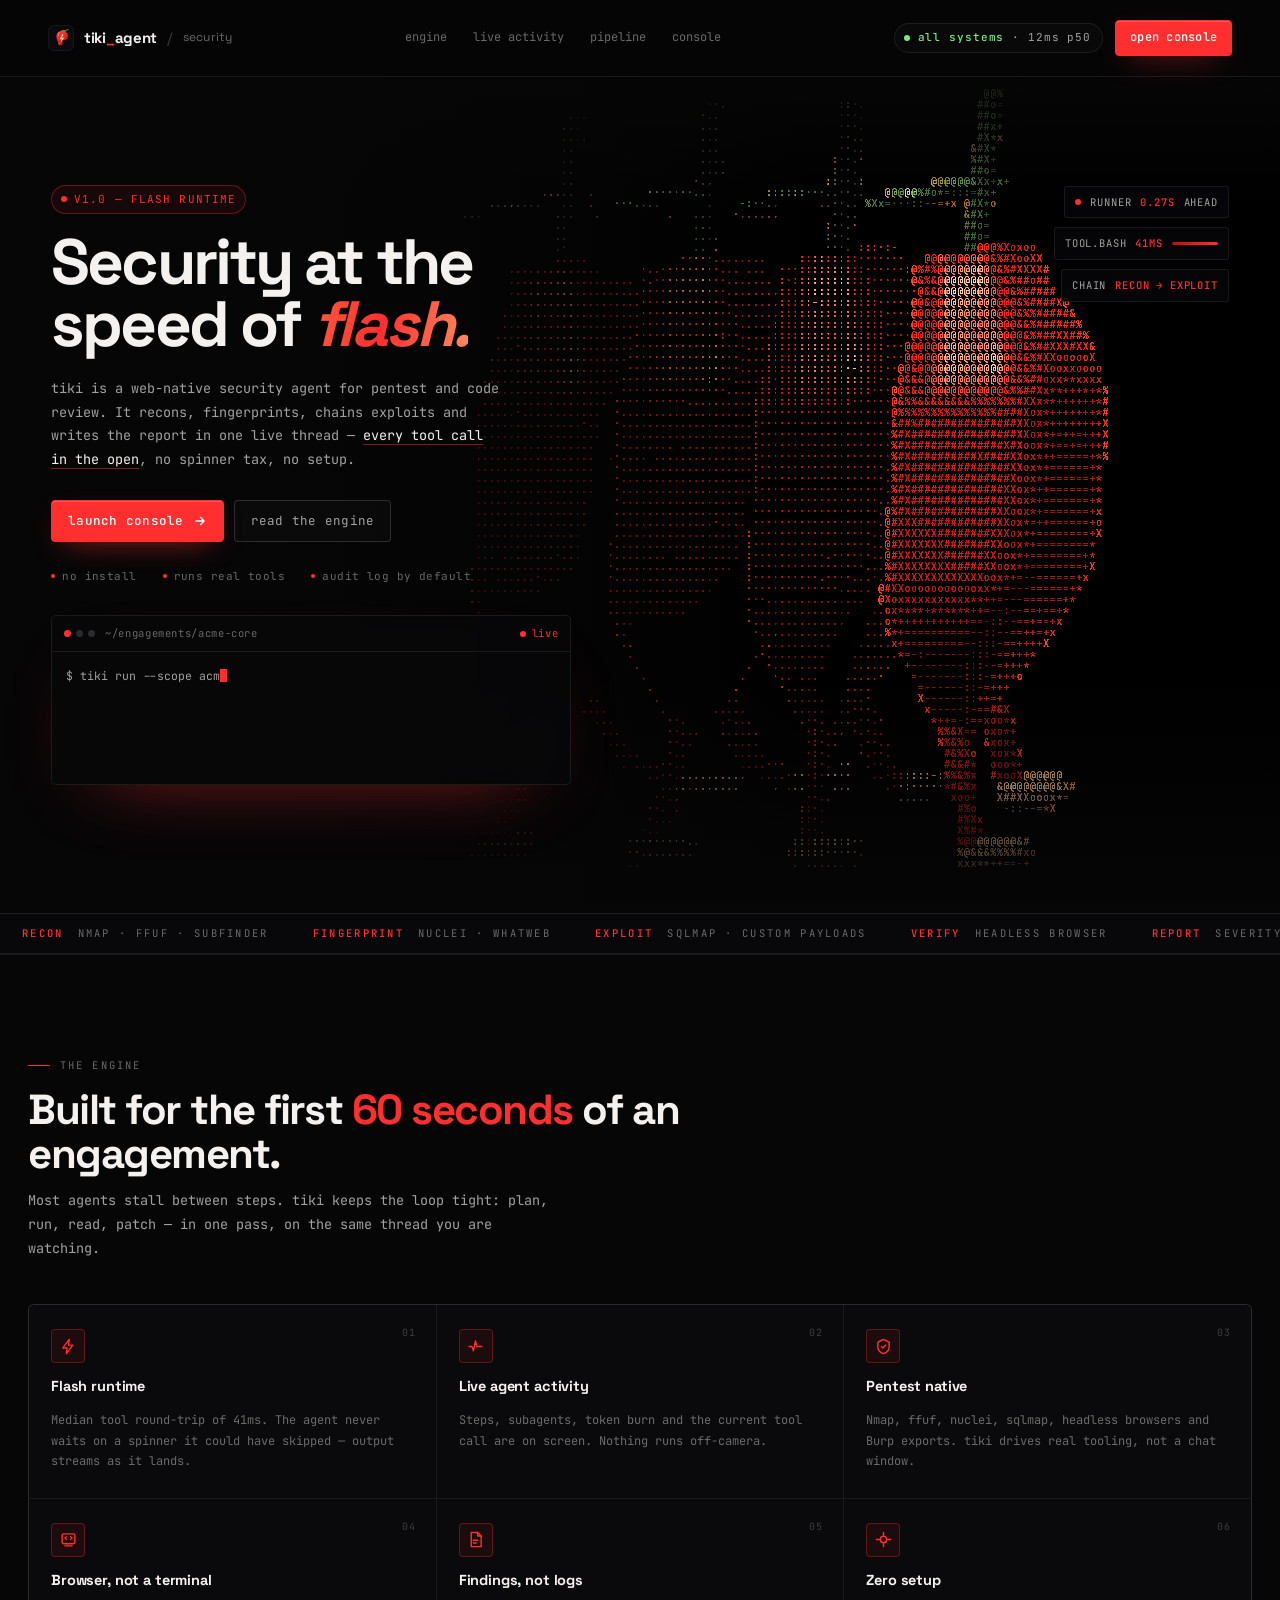
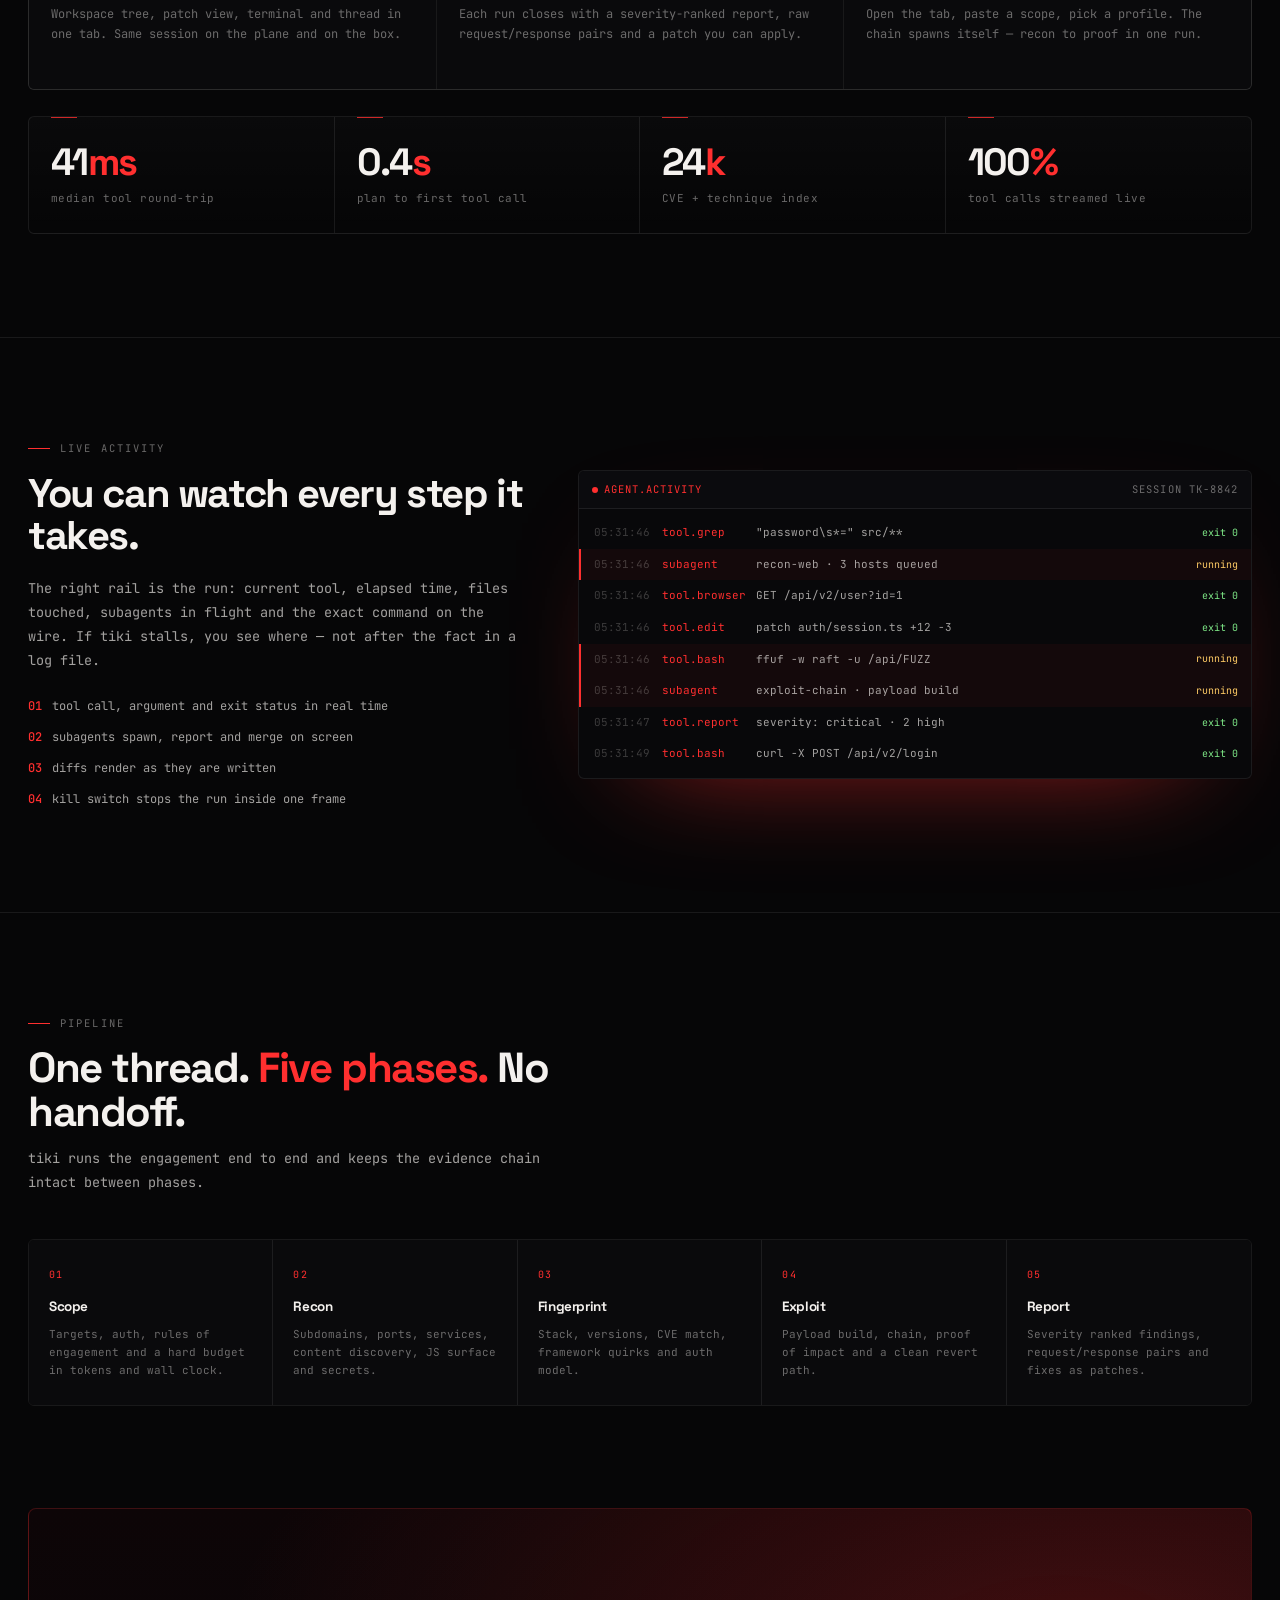
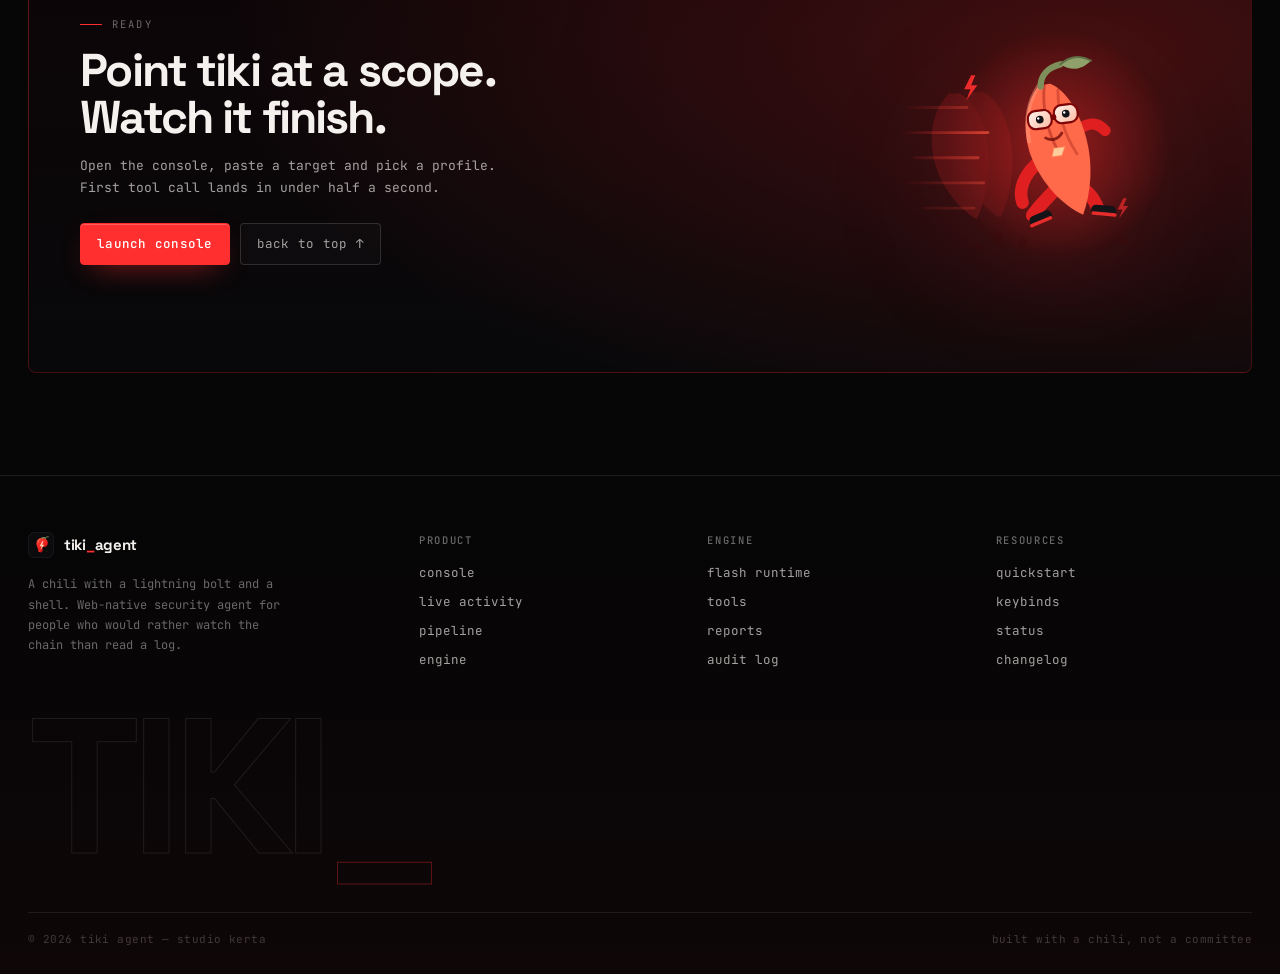
==== templates/tiki-agent/index.html @ 057606de "feat: tiki agent template, split build + single-file v2 - landing hero: raymarched ASCII chili runne" ====
<!doctype html>
<html lang="en">
<head>
<meta charset="utf-8" />
<meta name="viewport" content="width=device-width, initial-scale=1" />
<title>tiki agent — security at the speed of flash</title>
<meta name="description" content="tiki is a web-native security agent for pentest and code review. Recon, fingerprint, exploit and report in one live thread — with every tool call streaming in the open." />
<meta name="theme-color" content="#060607" />
<meta property="og:title" content="tiki agent — security at the speed of flash" />
<meta property="og:description" content="Web-native pentest agent. Live agent activity. Zero setup." />
<meta property="og:image" content="assets/svg/og.svg" />
<meta property="og:type" content="website" />
<link rel="icon" href="assets/svg/favicon.svg" type="image/svg+xml" />
<link rel="apple-touch-icon" href="assets/svg/favicon.svg" />
<link rel="preconnect" href="https://fonts.googleapis.com" />
<link rel="preconnect" href="https://fonts.gstatic.com" crossorigin />
<link href="https://fonts.googleapis.com/css2?family=JetBrains+Mono:wght@400;500;700&family=Space+Grotesk:wght@400;500;600;700&display=swap" rel="stylesheet" />
<link rel="stylesheet" href="assets/css/tiki.css" />
<link rel="stylesheet" href="assets/css/landing.css" />
</head>
<body class="landing">

<header class="nav">
  <a class="brand" href="index.html">
    <img class="mark" src="assets/svg/tiki-mark.svg" alt="" width="26" height="26" />
    <span>tiki<b>_</b>agent</span>
    <span class="slash">/</span>
    <span class="muted" style="font-weight:400;font-size:12px;letter-spacing:.02em">security</span>
  </a>
  <nav class="nav-links">
    <a href="#engine">engine</a>
    <a href="#live">live activity</a>
    <a href="#pipeline">pipeline</a>
    <a href="app.html">console</a>
  </nav>
  <div class="nav-right">
    <span class="status-pill"><span class="dot ok"></span> <b>all systems</b> · 12ms p50</span>
    <a class="btn btn-primary" href="app.html" style="height:36px;padding:0 14px;font-size:12px">open console</a>
  </div>
</header>

<main>
  <section class="hero" id="top">
    <canvas class="hero-canvas" id="hero-ascii" aria-hidden="true"></canvas>
    <div class="hero-fallback" aria-hidden="true">
      <img class="fb-ghost g2" src="assets/svg/tiki-mascot.svg" alt="" />
      <img class="fb-ghost g1" src="assets/svg/tiki-mascot.svg" alt="" />
      <img class="fb-run" src="assets/svg/tiki-mascot.svg" alt="" />
    </div>
    <div class="hero-scrim"></div>

    <div class="hero-hud" aria-hidden="true">
      <div class="hud-chip"><span class="dot"></span> runner <b>0.27s</b> ahead</div>
      <div class="hud-chip">tool.bash <b>41ms</b> <span class="bar"><i></i></span></div>
      <div class="hud-chip">chain <b>recon → exploit</b></div>
    </div>

    <div class="hero-body">
      <div class="hero-copy">
        <span class="tag"><span class="dot"></span> v1.0 — flash runtime</span>
        <h1>Security at the<br />speed of <span class="hot">flash.</span></h1>
        <p class="sub">
          tiki is a web-native security agent for pentest and code review. It recons, fingerprints,
          chains exploits and writes the report in one live thread — <em>every tool call in the open</em>,
          no spinner tax, no setup.
        </p>
        <div class="hero-cta">
          <a class="btn btn-primary" href="app.html">
            launch console
            <svg width="14" height="14" viewBox="0 0 24 24" fill="none" stroke="currentColor" stroke-width="2.4" stroke-linecap="round" stroke-linejoin="round"><path d="M5 12h14M13 6l6 6-6 6"/></svg>
          </a>
          <a class="btn btn-ghost" href="#engine">read the engine</a>
        </div>
        <div class="hero-meta">
          <span><i></i> no install</span>
          <span><i></i> runs real tools</span>
          <span><i></i> audit log by default</span>
        </div>

        <div class="term-card" aria-hidden="true">
          <div class="term-head">
            <span class="dots"><i></i><i></i><i></i></span>
            <span>~/engagements/acme-core</span>
            <span class="grow"></span>
            <span class="live"><span class="dot"></span> live</span>
          </div>
          <div class="term-body" id="heroTerm"></div>
        </div>
      </div>
    </div>
  </section>

  <div class="ticker" aria-hidden="true">
    <div class="ticker-track" id="ticker">
      <span><b>recon</b> nmap · ffuf · subfinder</span>
      <span><b>fingerprint</b> nuclei · whatweb</span>
      <span><b>exploit</b> sqlmap · custom payloads</span>
      <span><b>verify</b> headless browser</span>
      <span><b>report</b> severity ranked · patched</span>
      <span><b>stream</b> every tool call in the open</span>
    </div>
  </div>

  <section class="section" id="engine">
    <div class="wrap">
      <div class="section-head reveal">
        <span class="sec-label">the engine</span>
        <h2>Built for the first <span>60 seconds</span> of an engagement.</h2>
        <p>Most agents stall between steps. tiki keeps the loop tight: plan, run, read, patch — in one pass, on the same thread you are watching.</p>
      </div>

      <div class="features reveal">
        <article class="card">
          <span class="idx">01</span>
          <span class="ico"><svg viewBox="0 0 24 24" fill="none" stroke="currentColor" stroke-width="2" stroke-linecap="round" stroke-linejoin="round"><path d="M13 2 4 14h6l-1 8 9-12h-6l1-8Z"/></svg></span>
          <h3>Flash runtime</h3>
          <p>Median tool round-trip of 41ms. The agent never waits on a spinner it could have skipped — output streams as it lands.</p>
        </article>
        <article class="card">
          <span class="idx">02</span>
          <span class="ico"><svg viewBox="0 0 24 24" fill="none" stroke="currentColor" stroke-width="2" stroke-linecap="round" stroke-linejoin="round"><path d="M3 12h4l2 6 3-14 2 8h7"/></svg></span>
          <h3>Live agent activity</h3>
          <p>Steps, subagents, token burn and the current tool call are on screen. Nothing runs off-camera.</p>
        </article>
        <article class="card">
          <span class="idx">03</span>
          <span class="ico"><svg viewBox="0 0 24 24" fill="none" stroke="currentColor" stroke-width="2" stroke-linecap="round" stroke-linejoin="round"><path d="M12 2 4 6v6c0 5 3.4 8.6 8 10 4.6-1.4 8-5 8-10V6l-8-4Z"/><path d="m9 12 2 2 4-4"/></svg></span>
          <h3>Pentest native</h3>
          <p>Nmap, ffuf, nuclei, sqlmap, headless browsers and Burp exports. tiki drives real tooling, not a chat window.</p>
        </article>
        <article class="card">
          <span class="idx">04</span>
          <span class="ico"><svg viewBox="0 0 24 24" fill="none" stroke="currentColor" stroke-width="2" stroke-linecap="round" stroke-linejoin="round"><rect x="3" y="4" width="18" height="14" rx="2"/><path d="M7 21h10M9 8l-2 2 2 2M15 8l2 2-2 2"/></svg></span>
          <h3>Browser, not a terminal</h3>
          <p>Workspace tree, patch view, terminal and thread in one tab. Same session on the plane and on the box.</p>
        </article>
        <article class="card">
          <span class="idx">05</span>
          <span class="ico"><svg viewBox="0 0 24 24" fill="none" stroke="currentColor" stroke-width="2" stroke-linecap="round" stroke-linejoin="round"><path d="M6 2h9l5 5v15H6z"/><path d="M15 2v5h5M9 13h6M9 17h4"/></svg></span>
          <h3>Findings, not logs</h3>
          <p>Each run closes with a severity-ranked report, raw request/response pairs and a patch you can apply.</p>
        </article>
        <article class="card">
          <span class="idx">06</span>
          <span class="ico"><svg viewBox="0 0 24 24" fill="none" stroke="currentColor" stroke-width="2" stroke-linecap="round" stroke-linejoin="round"><path d="M12 2v4M12 18v4M2 12h4M18 12h4"/><circle cx="12" cy="12" r="4.5"/></svg></span>
          <h3>Zero setup</h3>
          <p>Open the tab, paste a scope, pick a profile. The chain spawns itself — recon to proof in one run.</p>
        </article>
      </div>

      <div class="stats reveal" style="margin-top:26px">
        <div class="stat"><b>41<i>ms</i></b><span>median tool round-trip</span></div>
        <div class="stat"><b>0.4<i>s</i></b><span>plan to first tool call</span></div>
        <div class="stat"><b>24<i>k</i></b><span>CVE + technique index</span></div>
        <div class="stat"><b>100<i>%</i></b><span>tool calls streamed live</span></div>
      </div>
    </div>
  </section>

  <section class="section" id="live">
    <div class="wrap">
      <div class="lab">
        <div class="lab-copy reveal">
          <span class="sec-label">live activity</span>
          <h2>You can watch every step it takes.</h2>
          <p>The right rail is the run: current tool, elapsed time, files touched, subagents in flight and the exact command on the wire. If tiki stalls, you see where — not after the fact in a log file.</p>
          <ul class="lab-list">
            <li><b>01</b> tool call, argument and exit status in real time</li>
            <li><b>02</b> subagents spawn, report and merge on screen</li>
            <li><b>03</b> diffs render as they are written</li>
            <li><b>04</b> kill switch stops the run inside one frame</li>
          </ul>
        </div>

        <div class="panel reveal" style="--d:120ms">
          <div class="panel-head">
            <span class="rec"><span class="dot"></span> agent.activity</span>
            <span class="grow"></span>
            <span>session tk-8842</span>
          </div>
          <div class="panel-body" id="labFeed"></div>
        </div>
      </div>
    </div>
  </section>

  <section class="section" id="pipeline">
    <div class="wrap">
      <div class="section-head reveal">
        <span class="sec-label">pipeline</span>
        <h2>One thread. <span>Five phases.</span> No handoff.</h2>
        <p>tiki runs the engagement end to end and keeps the evidence chain intact between phases.</p>
      </div>
      <div class="flow reveal">
        <div class="flow-step"><span class="n">01</span><h4>Scope</h4><p>Targets, auth, rules of engagement and a hard budget in tokens and wall clock.</p></div>
        <div class="flow-step"><span class="n">02</span><h4>Recon</h4><p>Subdomains, ports, services, content discovery, JS surface and secrets.</p></div>
        <div class="flow-step"><span class="n">03</span><h4>Fingerprint</h4><p>Stack, versions, CVE match, framework quirks and auth model.</p></div>
        <div class="flow-step"><span class="n">04</span><h4>Exploit</h4><p>Payload build, chain, proof of impact and a clean revert path.</p></div>
        <div class="flow-step"><span class="n">05</span><h4>Report</h4><p>Severity ranked findings, request/response pairs and fixes as patches.</p></div>
      </div>
    </div>
  </section>

  <section class="section" style="border-top:0;padding-top:0">
    <div class="wrap">
      <div class="cta reveal">
        <div>
          <span class="sec-label">ready</span>
          <h2 style="margin-top:14px">Point tiki at a scope.<br />Watch it finish.</h2>
          <p>Open the console, paste a target and pick a profile. First tool call lands in under half a second.</p>
          <div class="actions">
            <a class="btn btn-primary" href="app.html">launch console</a>
            <a class="btn btn-ghost" href="#top">back to top ↑</a>
          </div>
        </div>
        <img src="assets/svg/tiki-mascot.svg" alt="tiki, the chili mascot, mid-run" width="440" height="360" loading="lazy" />
      </div>
    </div>
  </section>
</main>

<footer class="footer">
  <div class="wrap">
    <div class="footer-grid">
      <div>
        <a class="brand" href="index.html">
          <img class="mark" src="assets/svg/tiki-mark.svg" alt="" width="26" height="26" />
          <span>tiki<b>_</b>agent</span>
        </a>
        <p class="blurb">A chili with a lightning bolt and a shell. Web-native security agent for people who would rather watch the chain than read a log.</p>
      </div>
      <div>
        <h4>product</h4>
        <ul>
          <li><a href="app.html">console</a></li>
          <li><a href="#live">live activity</a></li>
          <li><a href="#pipeline">pipeline</a></li>
          <li><a href="#engine">engine</a></li>
        </ul>
      </div>
      <div>
        <h4>engine</h4>
        <ul>
          <li><a href="#engine">flash runtime</a></li>
          <li><a href="#engine">tools</a></li>
          <li><a href="#engine">reports</a></li>
          <li><a href="#engine">audit log</a></li>
        </ul>
      </div>
      <div>
        <h4>resources</h4>
        <ul>
          <li><a href="app.html">quickstart</a></li>
          <li><a href="app.html">keybinds</a></li>
          <li><a href="app.html">status</a></li>
          <li><a href="app.html">changelog</a></li>
        </ul>
      </div>
    </div>
    <div class="footer-wordmark" aria-hidden="true">TIKI<b>_</b></div>
    <div class="footer-bottom">
      <span>© 2026 tiki agent — studio kerta</span>
      <span>built with a chili, not a committee</span>
    </div>
  </div>
</footer>

<script src="assets/js/ascii.js"></script>
<script src="assets/js/chili.js"></script>
<script src="assets/js/landing.js"></script>
</body>
</html>
---- templates/tiki-agent/assets/css/tiki.css ----
/* ============================================================
   tiki agent — design tokens + shared primitives
   black / red. mono. zero fluff.
   ============================================================ */

:root {
  /* surface */
  --bg: #060607;
  --bg-2: #0a0a0c;
  --panel: #0c0c0f;
  --panel-2: #101014;
  --raise: #15151a;

  /* ink */
  --ink: #f4f1ee;
  --ink-2: rgba(244, 241, 238, 0.66);
  --muted: rgba(244, 241, 238, 0.42);
  --faint: rgba(244, 241, 238, 0.22);

  /* line */
  --line: rgba(255, 255, 255, 0.08);
  --line-2: rgba(255, 255, 255, 0.14);

  /* red */
  --red: #ff2f2f;
  --red-deep: #c40b0b;
  --red-soft: rgba(255, 47, 47, 0.14);
  --ember: #ff6a34;
  --hot: #ff9d5c;

  /* signal */
  --ok: #7ee787;
  --warn: #ffcc66;
  --info: #7cc4ff;

  --mono: "JetBrains Mono", ui-monospace, SFMono-Regular, Menlo, monospace;
  --sans: "Space Grotesk", "JetBrains Mono", system-ui, sans-serif;

  --r: 4px;
  --pad: clamp(16px, 2.2vw, 28px);
  --maxw: 1320px;
}

*,
*::before,
*::after { box-sizing: border-box; }

html, body { margin: 0; padding: 0; }

html { background: var(--bg); }

body {
  background: var(--bg);
  color: var(--ink);
  font-family: var(--mono);
  font-size: 14px;
  line-height: 1.6;
  -webkit-font-smoothing: antialiased;
  text-rendering: optimizeLegibility;
  overflow-x: hidden;
}

a { color: inherit; text-decoration: none; }
button { font: inherit; color: inherit; background: none; border: 0; cursor: pointer; }
img, svg, canvas { display: block; max-width: 100%; }
::selection { background: var(--red); color: #fff; }

h1, h2, h3, h4 { margin: 0; font-family: var(--sans); letter-spacing: -0.03em; font-weight: 700; }
p { margin: 0; }

/* ---------- scrollbars ---------- */
* { scrollbar-width: thin; scrollbar-color: #2a2a30 transparent; }
*::-webkit-scrollbar { width: 9px; height: 9px; }
*::-webkit-scrollbar-track { background: transparent; }
*::-webkit-scrollbar-thumb { background: #232329; border-radius: 99px; border: 2px solid transparent; background-clip: content-box; }
*::-webkit-scrollbar-thumb:hover { background: #3a3a44; background-clip: content-box; }

/* ---------- helpers ---------- */
.wrap { width: 100%; max-width: var(--maxw); margin-inline: auto; padding-inline: var(--pad); }
.mono { font-family: var(--mono); }
.muted { color: var(--muted); }
.faint { color: var(--faint); }
.red { color: var(--red); }
.ember { color: var(--ember); }
.nowrap { white-space: nowrap; }

.kicker {
  font-size: 11px;
  letter-spacing: 0.18em;
  text-transform: uppercase;
  color: var(--muted);
}

.tag {
  display: inline-flex;
  align-items: center;
  gap: 7px;
  font-size: 11px;
  letter-spacing: 0.1em;
  text-transform: uppercase;
  color: var(--red);
  border: 1px solid rgba(255, 47, 47, 0.35);
  background: rgba(255, 47, 47, 0.07);
  padding: 5px 9px;
  border-radius: 99px;
}

.dot {
  width: 6px; height: 6px; border-radius: 50%;
  background: var(--red);
  box-shadow: 0 0 0 0 rgba(255, 47, 47, 0.5);
  animation: pulse 2s infinite;
  flex: none;
}
.dot.ok { background: var(--ok); box-shadow: 0 0 0 0 rgba(126, 231, 135, 0.5); }

@keyframes pulse {
  0% { box-shadow: 0 0 0 0 currentColor; opacity: 1; }
  70% { box-shadow: 0 0 0 7px transparent; opacity: 0.9; }
  100% { box-shadow: 0 0 0 0 transparent; opacity: 1; }
}

/* ---------- buttons ---------- */
.btn {
  display: inline-flex;
  align-items: center;
  justify-content: center;
  gap: 9px;
  height: 42px;
  padding: 0 16px;
  border-radius: var(--r);
  font-size: 12.5px;
  letter-spacing: 0.02em;
  white-space: nowrap;
  transition: background 0.16s ease, border-color 0.16s ease, color 0.16s ease, transform 0.12s ease;
  border: 1px solid transparent;
}
.btn:active { transform: translateY(1px); }

.btn-primary {
  background: var(--red);
  color: #fff;
  border-color: var(--red);
  box-shadow: 0 10px 30px -14px rgba(255, 47, 47, 0.9), inset 0 1px 0 rgba(255, 255, 255, 0.22);
  font-weight: 500;
}
.btn-primary:hover { background: #ff4a4a; border-color: #ff4a4a; }

.btn-ghost {
  border-color: var(--line-2);
  color: var(--ink-2);
  background: rgba(255, 255, 255, 0.02);
}
.btn-ghost:hover { border-color: rgba(255, 255, 255, 0.3); color: var(--ink); }

.btn-quiet { color: var(--muted); height: 34px; padding: 0 10px; }
.btn-quiet:hover { color: var(--ink); background: rgba(255, 255, 255, 0.05); }

/* ---------- brand ---------- */
.brand {
  display: inline-flex;
  align-items: center;
  gap: 10px;
  font-family: var(--sans);
  font-weight: 700;
  font-size: 15px;
  letter-spacing: -0.02em;
  color: var(--ink);
}
.brand .mark { width: 26px; height: 26px; flex: none; }
.brand b { color: var(--red); font-weight: 700; }
.brand .slash { color: var(--faint); font-weight: 400; }

/* ---------- top nav (landing) ---------- */
.nav {
  position: relative;
  z-index: 5;
  display: flex;
  align-items: center;
  justify-content: space-between;
  gap: 24px;
  padding: 20px clamp(16px, 4vw, 48px);
  border-bottom: 1px solid var(--line);
  backdrop-filter: blur(8px);
}
.nav-links { display: flex; align-items: center; gap: 26px; font-size: 12px; color: var(--muted); }
.nav-links a { transition: color 0.15s; }
.nav-links a:hover { color: var(--ink); }
.nav-right { display: flex; align-items: center; gap: 12px; }

/* ---------- footer ---------- */
.footer {
  border-top: 1px solid var(--line);
  background: linear-gradient(180deg, transparent, rgba(255, 47, 47, 0.035));
  padding: 56px 0 26px;
  position: relative;
  overflow: hidden;
}
.footer-grid {
  display: grid;
  grid-template-columns: 1.4fr repeat(3, minmax(0, 1fr));
  gap: 32px;
}
.footer h4 {
  font-family: var(--mono);
  font-size: 10.5px;
  letter-spacing: 0.16em;
  text-transform: uppercase;
  color: var(--muted);
  margin-bottom: 14px;
  font-weight: 500;
}
.footer ul { list-style: none; margin: 0; padding: 0; display: grid; gap: 9px; font-size: 12.5px; color: var(--ink-2); }
.footer ul a:hover { color: var(--red); }
.footer-bottom {
  margin-top: 48px;
  padding-top: 18px;
  border-top: 1px solid var(--line);
  display: flex;
  justify-content: space-between;
  align-items: center;
  gap: 16px;
  font-size: 11px;
  color: var(--faint);
  letter-spacing: 0.04em;
}
.footer-wordmark {
  font-family: var(--sans);
  font-weight: 700;
  font-size: clamp(64px, 15vw, 220px);
  line-height: 0.8;
  letter-spacing: -0.05em;
  color: transparent;
  -webkit-text-stroke: 1px rgba(255, 255, 255, 0.09);
  margin-top: 40px;
  user-select: none;
  pointer-events: none;
  white-space: nowrap;
}
.footer-wordmark b { -webkit-text-stroke: 1px rgba(255, 47, 47, 0.35); }

/* ---------- reveal ---------- */
.reveal { opacity: 0; transform: translateY(10px); transition: opacity 0.7s ease, transform 0.7s cubic-bezier(0.2, 0.7, 0.2, 1); transition-delay: var(--d, 0ms); }
.reveal.in { opacity: 1; transform: none; }

@media (prefers-reduced-motion: reduce) {
  .reveal { opacity: 1 !important; transform: none !important; transition: none; }
  .dot { animation: none; }
}

@media (max-width: 900px) {
  .nav-links { display: none; }
  .footer-grid { grid-template-columns: 1fr 1fr; }
}

@media (max-width: 560px) {
  .footer-grid { grid-template-columns: 1fr; }
  .footer-bottom { flex-direction: column; align-items: flex-start; }
}
---- templates/tiki-agent/assets/css/landing.css ----
/* ============================================================
   tiki agent — landing
   ============================================================ */

.landing { background: var(--bg); }

/* ---------- nav ---------- */
.nav { position: sticky; top: 0; background: rgba(6, 6, 7, 0.72); z-index: 40; }
.nav .status-pill {
  display: inline-flex; align-items: center; gap: 8px;
  font-size: 11px; letter-spacing: 0.08em; color: var(--ink-2);
  border: 1px solid var(--line); border-radius: 99px; padding: 5px 11px 5px 9px;
  background: rgba(255, 255, 255, 0.02);
}
.nav .status-pill b { color: var(--ok); font-weight: 500; }

/* ---------- hero ---------- */
.hero {
  position: relative;
  overflow: hidden;
  display: flex;
  align-items: center;
  padding: clamp(26px, 4.4vw, 60px) clamp(16px, 4vw, 56px) clamp(48px, 6vw, 84px);
  min-height: min(calc(100svh - 64px), 940px);
  isolation: isolate;
}
.hero-canvas { position: absolute; inset: 0; width: 100%; height: 100%; z-index: 0; }
.hero-scrim {
  position: absolute; inset: 0; z-index: 1; pointer-events: none;
  background:
    linear-gradient(90deg, rgba(6,6,7,.98) 0%, rgba(6,6,7,.94) 26%, rgba(6,6,7,.62) 44%, rgba(6,6,7,0) 64%),
    linear-gradient(180deg, rgba(6,6,7,.9) 0%, rgba(6,6,7,0) 16%, rgba(6,6,7,0) 72%, rgba(6,6,7,.96) 100%);
}
.hero-body {
  position: relative; z-index: 2;
  width: 100%; max-width: 1180px; margin-inline: auto;
}
.hero-copy { max-width: 600px; }

.hero h1 {
  margin: 18px 0 0;
  font-size: clamp(40px, 5vw, 70px);
  line-height: 0.96;
  letter-spacing: -0.045em;
  font-weight: 700;
}
.hero h1 .dim { color: rgba(244, 241, 238, 0.42); font-weight: 500; }
.hero h1 .hot {
  background: linear-gradient(96deg, #ff5a3c 0%, #ff2f2f 45%, #ff8a5c 100%);
  -webkit-background-clip: text; background-clip: text; color: transparent;
  font-style: italic;
}
.hero .sub {
  margin-top: 22px; max-width: 448px;
  color: var(--ink-2); font-size: 13.5px; line-height: 1.75;
}
.hero .sub em { color: var(--ink); font-style: normal; border-bottom: 1px solid rgba(255, 47, 47, 0.5); }

.hero-cta { margin-top: 28px; display: flex; flex-wrap: wrap; gap: 10px; }

.hero-meta {
  margin-top: 26px; display: flex; flex-wrap: wrap; gap: 8px 26px;
  font-size: 11px; color: var(--muted); letter-spacing: 0.04em;
}
.hero-meta b { color: var(--ink); font-weight: 500; }
.hero-meta span { display: inline-flex; align-items: center; gap: 7px; }
.hero-meta i {
  width: 4px; height: 4px; border-radius: 50%; background: var(--red); flex: none;
}

/* floating hud chips over the runner */
.hero-hud {
  position: absolute; z-index: 3; right: clamp(16px, 4vw, 56px); top: 13%;
  display: grid; gap: 9px; justify-items: end; pointer-events: none;
}
.hud-chip {
  display: inline-flex; align-items: center; gap: 9px;
  font-size: 10.5px; letter-spacing: 0.08em; text-transform: uppercase;
  color: var(--ink-2);
  background: rgba(9, 9, 11, 0.66);
  border: 1px solid var(--line);
  border-radius: 3px;
  padding: 7px 10px;
  backdrop-filter: blur(8px);
  animation: hud-in 0.8s ease both;
}
.hud-chip:nth-child(2) { animation-delay: 0.12s; }
.hud-chip:nth-child(3) { animation-delay: 0.24s; }
.hud-chip b { color: var(--red); font-weight: 500; }
.hud-chip .bar {
  width: 46px; height: 3px; background: rgba(255,255,255,.12); border-radius: 99px; overflow: hidden;
}
.hud-chip .bar i { display: block; height: 100%; background: linear-gradient(90deg, var(--red-deep), var(--red)); animation: bar 2.6s ease-in-out infinite alternate; }
@keyframes hud-in { from { opacity: 0; transform: translateY(5px); } to { opacity: 1; transform: none; } }
@keyframes bar { from { width: 28%; } to { width: 86%; } }

/* terminal card */
.term-card {
  margin-top: 30px; width: min(520px, 100%);
  border: 1px solid var(--line);
  background: rgba(8, 8, 10, 0.78);
  backdrop-filter: blur(10px);
  border-radius: 5px;
  overflow: hidden;
  box-shadow: 0 30px 80px -50px rgba(255, 47, 47, 0.7);
}
.term-head {
  display: flex; align-items: center; gap: 10px;
  padding: 9px 12px; border-bottom: 1px solid var(--line);
  font-size: 10.5px; color: var(--muted); letter-spacing: 0.06em;
}
.term-head .dots { display: flex; gap: 5px; }
.term-head .dots i { width: 7px; height: 7px; border-radius: 50%; background: #2a2a31; }
.term-head .dots i:first-child { background: var(--red); }
.term-head .grow { flex: 1; }
.term-head .live { color: var(--red); display: inline-flex; align-items: center; gap: 6px; }
.term-body {
  padding: 13px 14px 15px; font-size: 11.5px; line-height: 1.85;
  min-height: 132px; white-space: pre-wrap; color: var(--ink-2);
  font-family: var(--mono);
}
.term-body .ok { color: var(--ok); }
.term-body .hl { color: var(--hot); }
.term-body .arrow { color: var(--red); }
.term-body .dim { color: var(--faint); }
.caret {
  display: inline-block; width: 7px; height: 13px; background: var(--red);
  vertical-align: -2px; animation: caret 1.05s steps(2) infinite;
}
@keyframes caret { 50% { opacity: 0; } }

@media (prefers-reduced-motion: reduce) {
  .hud-chip, .hud-chip .bar i, .caret { animation: none !important; }
}

/* ---------- ticker ---------- */
.ticker {
  border-top: 1px solid var(--line);
  border-bottom: 1px solid var(--line);
  background: #08080a;
  overflow: hidden; position: relative;
}
.ticker-track {
  display: flex; gap: 0; width: max-content;
  animation: ticker 38s linear infinite;
}
.ticker span {
  display: inline-flex; align-items: center; gap: 14px;
  padding: 11px 22px;
  font-size: 10.5px; letter-spacing: 0.22em; text-transform: uppercase;
  color: var(--muted); white-space: nowrap;
}
.ticker span b { color: var(--red); font-weight: 500; }
@keyframes ticker { to { transform: translateX(-50%); } }

/* ---------- section frame ---------- */
.section { padding: clamp(58px, 8vw, 112px) 0; border-top: 1px solid var(--line); position: relative; }
.section-head { display: grid; gap: 14px; max-width: 660px; margin-bottom: 44px; }
.section-head h2 {
  font-size: clamp(26px, 3.4vw, 42px); line-height: 1.04; letter-spacing: -0.035em;
}
.section-head h2 span { color: var(--red); }
.section-head p { color: var(--ink-2); font-size: 13.5px; line-height: 1.75; max-width: 520px; }
.sec-label {
  display: flex; align-items: center; gap: 10px;
  font-size: 10.5px; letter-spacing: 0.2em; text-transform: uppercase; color: var(--muted);
}
.sec-label::before { content: ""; width: 22px; height: 1px; background: var(--red); }

/* ---------- stats ---------- */
.stats {
  display: grid; grid-template-columns: repeat(4, minmax(0, 1fr));
  border: 1px solid var(--line); border-radius: 6px; overflow: hidden;
  background: linear-gradient(180deg, rgba(255,255,255,.018), transparent);
}
.stat { padding: 26px 22px; border-right: 1px solid var(--line); position: relative; }
.stat:last-child { border-right: 0; }
.stat::before {
  content: ""; position: absolute; left: 22px; top: 0; width: 26px; height: 1px;
  background: var(--red); opacity: .8;
}
.stat b {
  display: block; font-family: var(--sans); font-size: clamp(26px, 3vw, 38px);
  letter-spacing: -0.04em; line-height: 1;
}
.stat b i { font-style: normal; color: var(--red); }
.stat span { display: block; margin-top: 9px; font-size: 11px; color: var(--muted); letter-spacing: 0.04em; }

/* ---------- feature cards ---------- */
.features { display: grid; grid-template-columns: repeat(3, minmax(0, 1fr)); gap: 1px; background: var(--line); border: 1px solid var(--line); border-radius: 6px; overflow: hidden; }
.card {
  background: #0a0a0c; padding: 24px 22px 26px; min-height: 190px;
  display: flex; flex-direction: column; gap: 12px; position: relative;
  transition: background 0.2s ease;
}
.card:hover { background: #0e0e12; }
.card .ico {
  width: 34px; height: 34px; border-radius: 4px;
  border: 1px solid rgba(255, 47, 47, 0.3); background: rgba(255, 47, 47, 0.08);
  display: grid; place-items: center; color: var(--red);
}
.card .ico svg { width: 17px; height: 17px; }
.card h3 { font-size: 14.5px; font-family: var(--sans); letter-spacing: -0.01em; }
.card p { font-size: 12px; line-height: 1.7; color: var(--muted); }
.card .idx {
  position: absolute; top: 20px; right: 20px; font-size: 10px; color: var(--faint); letter-spacing: 0.1em;
}
.card:hover .idx { color: var(--red); }

/* ---------- live lab ---------- */
.lab { display: grid; grid-template-columns: minmax(0, 0.85fr) minmax(0, 1.15fr); gap: clamp(28px, 4vw, 56px); align-items: center; }
.lab-copy h2 { font-size: clamp(26px, 3.2vw, 40px); line-height: 1.06; letter-spacing: -0.035em; margin: 16px 0 18px; }
.lab-copy p { color: var(--ink-2); font-size: 13.5px; line-height: 1.8; }
.lab-list { margin: 24px 0 0; padding: 0; list-style: none; display: grid; gap: 12px; }
.lab-list li { display: flex; gap: 10px; font-size: 12px; color: var(--ink-2); }
.lab-list li b { color: var(--red); font-weight: 500; }

.panel {
  border: 1px solid var(--line); border-radius: 6px; overflow: hidden;
  background: #08080a; box-shadow: 0 40px 120px -70px rgba(255, 47, 47, 0.8);
}
.panel-head {
  display: flex; align-items: center; gap: 10px; padding: 10px 13px;
  border-bottom: 1px solid var(--line); font-size: 10.5px; letter-spacing: 0.1em;
  text-transform: uppercase; color: var(--muted); background: #0b0b0e;
}
.panel-head .grow { flex: 1; }
.panel-head .rec { color: var(--red); display: inline-flex; align-items: center; gap: 6px; }
.panel-body { padding: 8px 0; max-height: 330px; overflow: hidden; }
.act-row {
  display: grid; grid-template-columns: 58px 84px 1fr auto;
  gap: 10px; align-items: center;
  padding: 7px 13px; font-size: 11px; color: var(--ink-2);
  border-left: 2px solid transparent;
  animation: row-in 0.4s ease both;
}
.act-row:hover { background: rgba(255, 255, 255, 0.03); }
.act-row.busy { border-left-color: var(--red); background: rgba(255, 47, 47, 0.05); }
.act-row .t { color: var(--faint); }
.act-row .tool { color: var(--red); }
.act-row .arg { color: var(--ink-2); overflow: hidden; text-overflow: ellipsis; white-space: nowrap; }
.act-row .st { font-size: 10px; color: var(--ok); }
.act-row .st.run { color: var(--warn); }
@keyframes row-in { from { opacity: 0; transform: translateY(-4px); } to { opacity: 1; transform: none; } }

/* ---------- flow ---------- */
.flow { display: grid; grid-template-columns: repeat(5, minmax(0, 1fr)); gap: 0; border: 1px solid var(--line); border-radius: 6px; overflow: hidden; }
.flow-step { padding: 22px 20px 26px; border-right: 1px solid var(--line); position: relative; background: #0a0a0c; }
.flow-step:last-child { border-right: 0; }
.flow-step .n { font-size: 10px; color: var(--red); letter-spacing: 0.14em; }
.flow-step h4 { margin: 12px 0 7px; font-family: var(--sans); font-size: 13.5px; }
.flow-step p { font-size: 11px; line-height: 1.65; color: var(--muted); }
.flow-step::after {
  content: ""; position: absolute; right: -1px; top: 0; width: 1px; height: 100%;
  background: linear-gradient(180deg, transparent, var(--red), transparent); opacity: 0; transition: opacity .25s;
}
.flow-step:hover::after { opacity: 1; }

/* ---------- cta ---------- */
.cta {
  position: relative; overflow: hidden;
  border: 1px solid rgba(255, 47, 47, 0.22);
  border-radius: 8px;
  background:
    radial-gradient(120% 140% at 88% 30%, rgba(255, 47, 47, 0.22), transparent 60%),
    linear-gradient(180deg, #0d0507, #08080a);
  padding: clamp(30px, 4vw, 52px);
  display: grid; grid-template-columns: minmax(0, 1fr) auto; gap: 26px; align-items: center;
}
.cta h2 { font-size: clamp(26px, 3.6vw, 46px); line-height: 1.02; letter-spacing: -0.04em; }
.cta p { margin-top: 14px; color: var(--ink-2); font-size: 13px; max-width: 440px; line-height: 1.7; }
.cta .actions { margin-top: 24px; display: flex; gap: 10px; flex-wrap: wrap; }
.cta img { width: clamp(200px, 24vw, 320px); filter: drop-shadow(0 30px 60px rgba(255, 47, 47, 0.35)); }

/* ---------- footer ---------- */
.footer .brand { margin-bottom: 16px; }
.footer .blurb { font-size: 12px; color: var(--muted); max-width: 260px; line-height: 1.7; }

/* ---------- responsive ---------- */
@media (max-width: 1080px) {
  .features { grid-template-columns: repeat(2, minmax(0, 1fr)); }
  .flow { grid-template-columns: repeat(2, minmax(0, 1fr)); }
  .flow-step { border-bottom: 1px solid var(--line); }
  .hero-hud { display: none; }
}
@media (max-width: 900px) {
  .hero { min-height: auto; padding-bottom: 40px; }
  .hero-scrim {
    background:
      linear-gradient(180deg, rgba(6,6,7,.55) 0%, rgba(6,6,7,.2) 22%, rgba(6,6,7,.86) 52%, rgba(6,6,7,.98) 72%),
      radial-gradient(70% 50% at 70% 20%, transparent, rgba(6,6,7,.6));
  }
  .hero-copy { max-width: 100%; }
  .hero h1 { font-size: clamp(38px, 9vw, 62px); }
  .stats { grid-template-columns: repeat(2, minmax(0, 1fr)); }
  .stat:nth-child(2n) { border-right: 0; }
  .stat:nth-child(-n + 2) { border-bottom: 1px solid var(--line); }
  .lab { grid-template-columns: 1fr; }
  .cta { grid-template-columns: 1fr; }
  .cta img { display: none; }
}
@media (max-width: 640px) {
  .features { grid-template-columns: 1fr; }
  .flow { grid-template-columns: 1fr; }
  .term-card { margin-top: 24px; }
  .hero-meta { gap: 6px 18px; }
}

/* ---------- non-webgl fallback ---------- */
.hero-fallback { display: none; position: absolute; right: 1%; top: 50%; transform: translateY(-50%); width: min(46vw, 580px); aspect-ratio: 440 / 360; z-index: 1; pointer-events: none; }
.hero.no-webgl .hero-fallback { display: block; }
.hero.no-webgl .hero-canvas { display: none; }
.hero-fallback img { position: absolute; inset: 0; width: 100%; height: 100%; object-fit: contain; }
.fb-ghost { opacity: 0.16; filter: blur(1px); }
.fb-ghost.g1 { transform: translateX(-10%); }
.fb-ghost.g2 { transform: translateX(-19%); opacity: 0.07; }
.fb-run { animation: fb-bob 1.15s ease-in-out infinite alternate; }
@keyframes fb-bob { to { transform: translate(-1%, -2%); } }
@media (max-width: 1100px) {
  .hero-fallback { width: 42vw; right: -6%; opacity: 0.55; }
}
@media (max-width: 900px) {
  .hero-fallback { width: 74vw; right: -14%; top: 30%; opacity: 0.72; }
}
@media (prefers-reduced-motion: reduce) { .fb-run { animation: none; } }
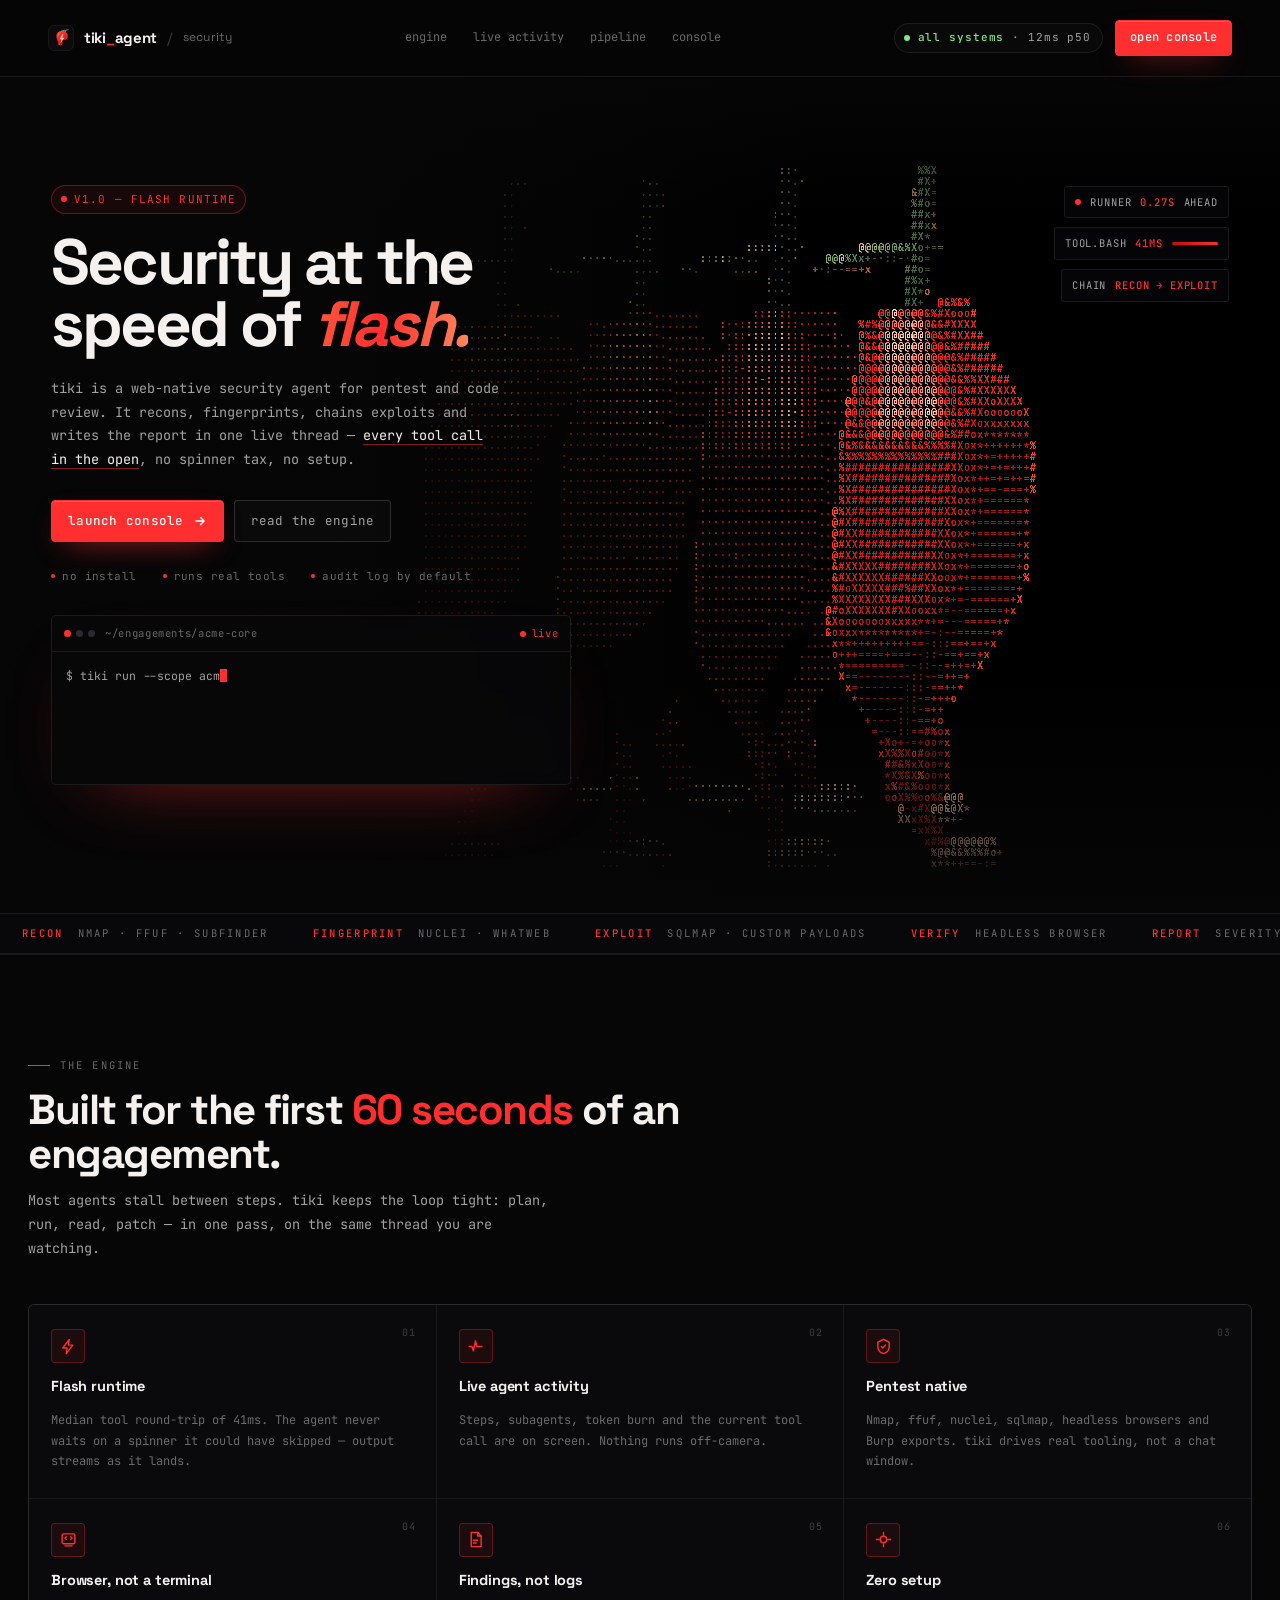
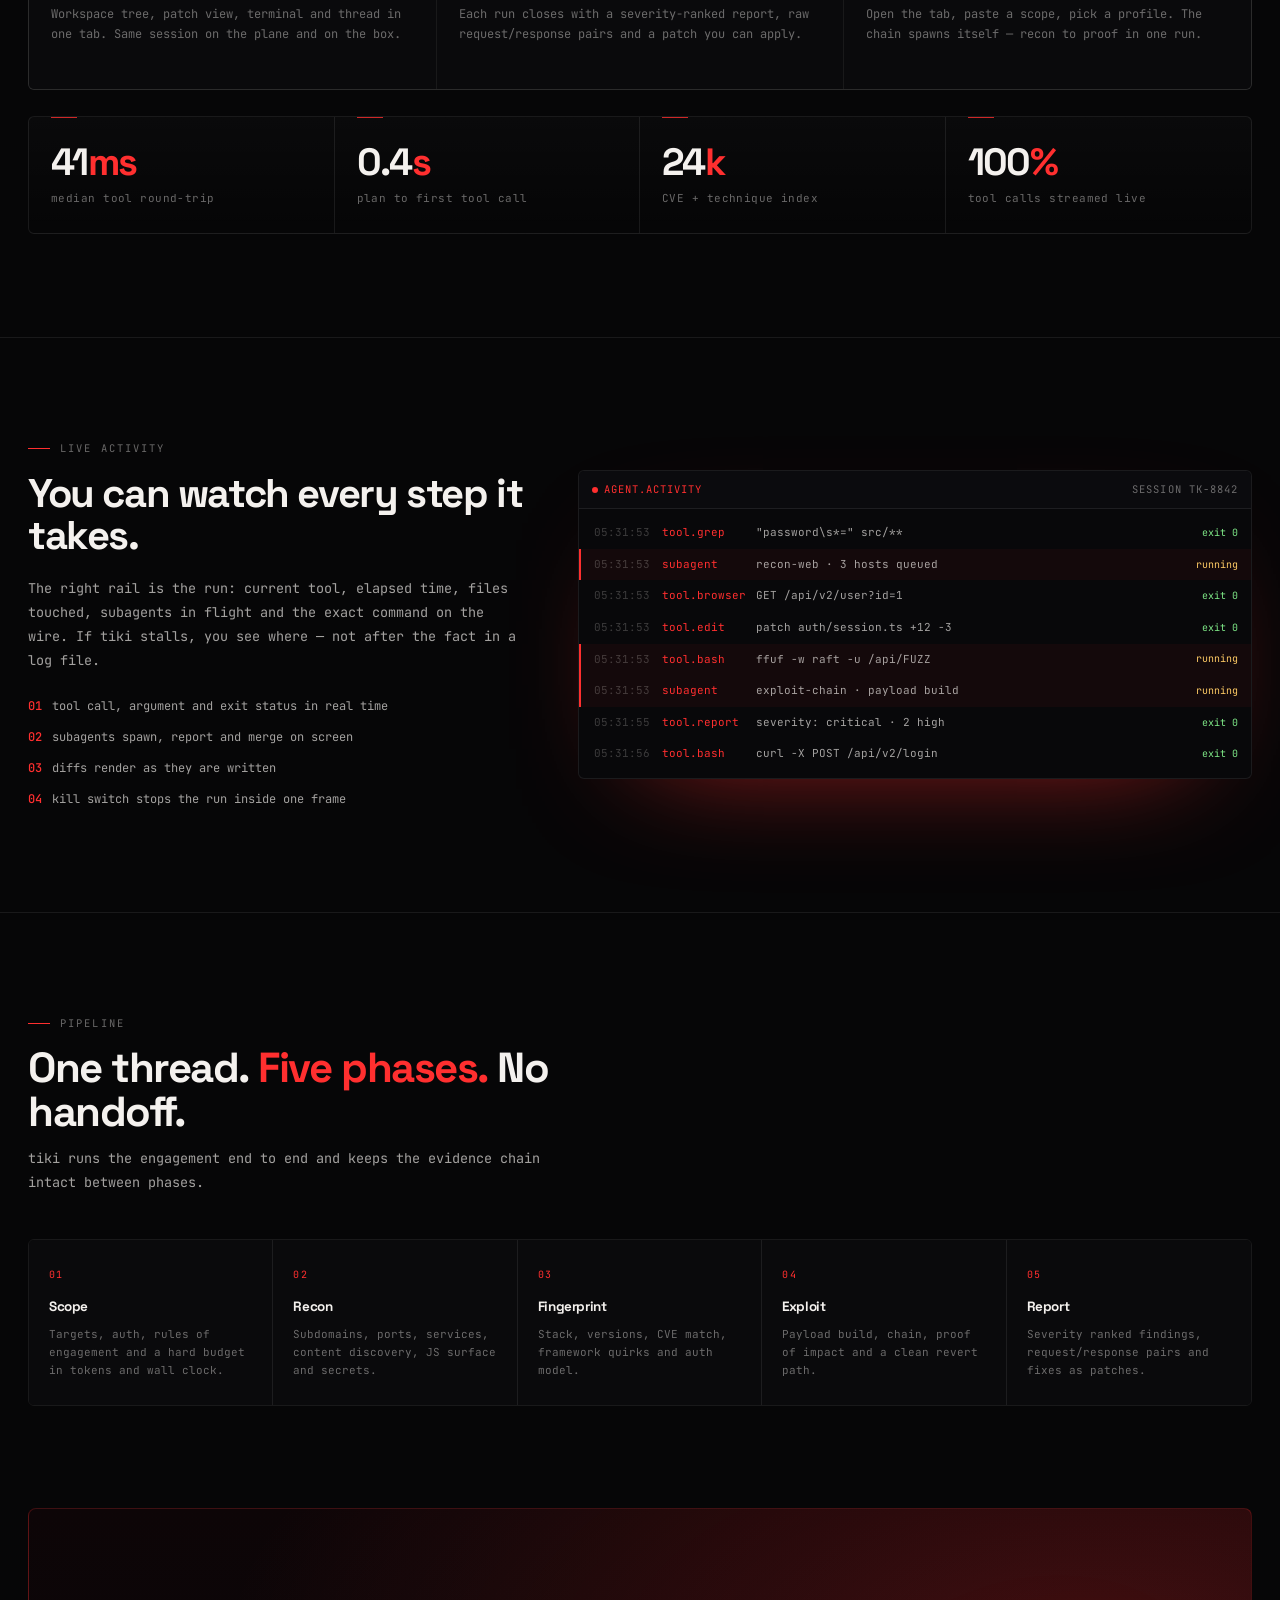
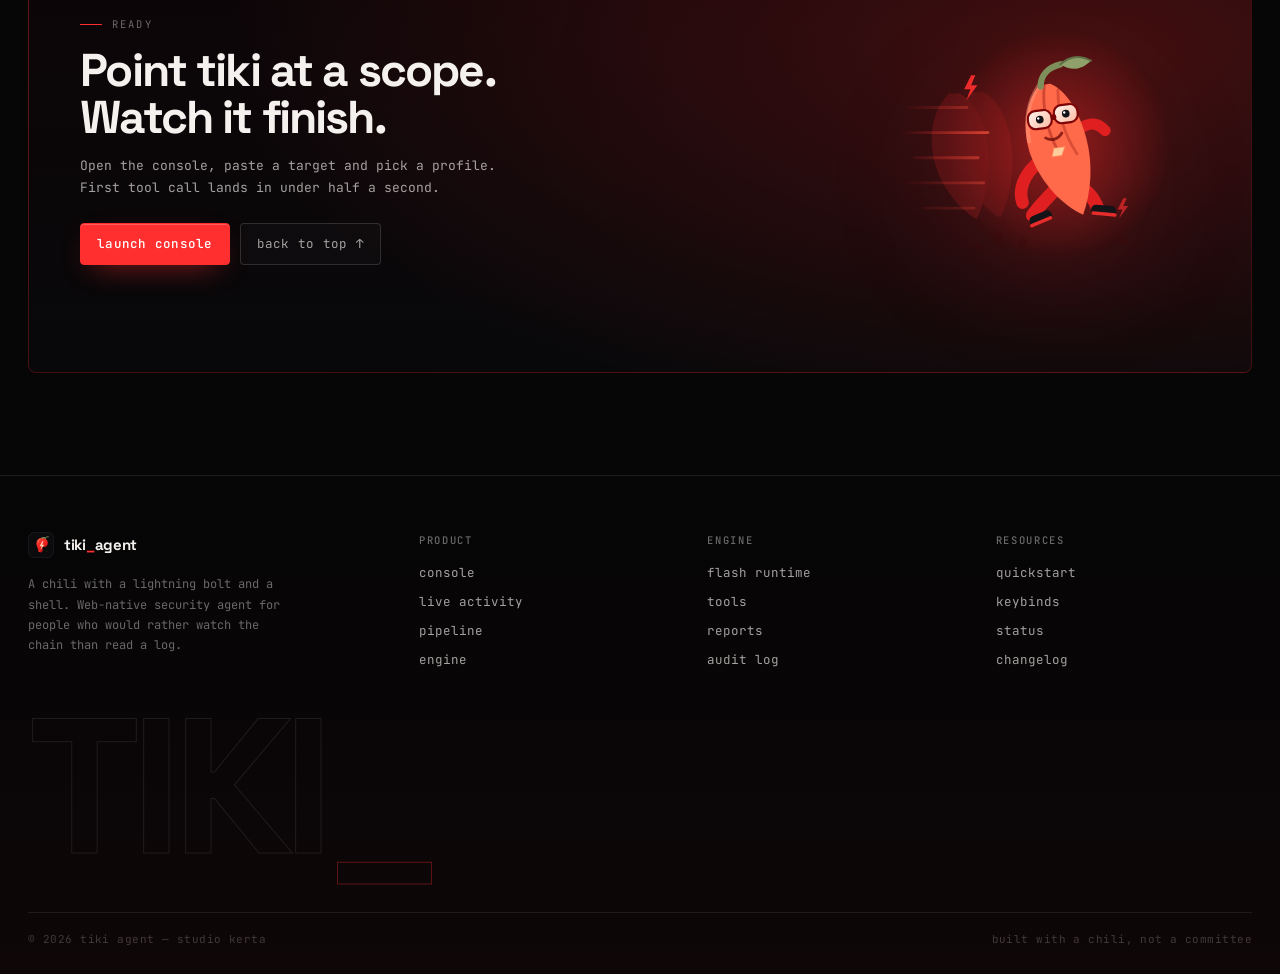
==== commit 5ffd2ed1: "fix: keep the chili runner inside its frame, mobile stage, tighter breadcrumb - scene framing now fi" ====
--- a/templates/tiki-agent/index.html
+++ b/templates/tiki-agent/index.html
@@ -41,11 +41,13 @@
 
 <main>
   <section class="hero" id="top">
-    <canvas class="hero-canvas" id="hero-ascii" aria-hidden="true"></canvas>
-    <div class="hero-fallback" aria-hidden="true">
-      <img class="fb-ghost g2" src="assets/svg/tiki-mascot.svg" alt="" />
-      <img class="fb-ghost g1" src="assets/svg/tiki-mascot.svg" alt="" />
-      <img class="fb-run" src="assets/svg/tiki-mascot.svg" alt="" />
+    <div class="hero-stage">
+      <canvas class="hero-canvas" id="hero-ascii" aria-hidden="true"></canvas>
+      <div class="hero-fallback" aria-hidden="true">
+        <img class="fb-ghost g2" src="assets/svg/tiki-mascot.svg" alt="" />
+        <img class="fb-ghost g1" src="assets/svg/tiki-mascot.svg" alt="" />
+        <img class="fb-run" src="assets/svg/tiki-mascot.svg" alt="" />
+      </div>
     </div>
     <div class="hero-scrim"></div>
 
--- a/templates/tiki-agent/assets/css/landing.css
+++ b/templates/tiki-agent/assets/css/landing.css
@@ -24,7 +24,24 @@
   min-height: min(calc(100svh - 64px), 940px);
   isolation: isolate;
 }
-.hero-canvas { position: absolute; inset: 0; width: 100%; height: 100%; z-index: 0; }
+.hero-stage { position: absolute; inset: 0; z-index: 0; }
+.hero-canvas { position: absolute; inset: 0; width: 100%; height: 100%; }
+
+/* ---------- non-webgl fallback ---------- */
+.hero-fallback { display: none; position: absolute; right: 2%; top: 50%; transform: translateY(-50%); width: min(44vw, 540px); aspect-ratio: 440 / 360; pointer-events: none; }
+.hero.no-webgl .hero-fallback { display: block; }
+.hero.no-webgl .hero-canvas { display: none; }
+.hero.no-webgl .hero-stage { background: radial-gradient(52% 52% at 62% 54%, rgba(255, 47, 47, 0.14), transparent 72%); }
+.hero-fallback img { position: absolute; inset: 0; width: 100%; height: 100%; object-fit: contain; }
+.fb-ghost { opacity: 0.16; filter: blur(1px); }
+.fb-ghost.g1 { transform: translateX(-10%); }
+.fb-ghost.g2 { transform: translateX(-19%); opacity: 0.07; }
+.fb-run { animation: fb-bob 1.15s ease-in-out infinite alternate; }
+@keyframes fb-bob { to { transform: translate(-1%, -2%); } }
+@media (max-width: 1100px) {
+  .hero-fallback { width: 40vw; right: -4%; opacity: 0.6; }
+}
+@media (prefers-reduced-motion: reduce) { .fb-run { animation: none; } }
 .hero-scrim {
   position: absolute; inset: 0; z-index: 1; pointer-events: none;
   background:
@@ -284,14 +301,33 @@
   .hero-hud { display: none; }
 }
 @media (max-width: 900px) {
-  .hero { min-height: auto; padding-bottom: 40px; }
-  .hero-scrim {
-    background:
-      linear-gradient(180deg, rgba(6,6,7,.55) 0%, rgba(6,6,7,.2) 22%, rgba(6,6,7,.86) 52%, rgba(6,6,7,.98) 72%),
-      radial-gradient(70% 50% at 70% 20%, transparent, rgba(6,6,7,.6));
+  .hero {
+    min-height: auto;
+    flex-direction: column;
+    align-items: stretch;
+    padding-top: 24px;
+    padding-bottom: 44px;
   }
+  .hero-body { order: 1; }
+  .hero-stage {
+    position: relative;
+    order: 2;
+    inset: auto;
+    width: 100%;
+    aspect-ratio: 5 / 4;
+    margin-top: 22px;
+    border: 1px solid var(--line);
+    border-radius: 8px;
+    background: #060607;
+    overflow: hidden;
+  }
+  .hero-scrim { display: none; }
+  .hero-fallback { left: 5%; right: 5%; top: 4%; bottom: 4%; width: auto; transform: none; }
+  .hero.no-webgl .hero-stage { background: radial-gradient(60% 60% at 50% 50%, rgba(255, 47, 47, 0.16), transparent 74%); }
   .hero-copy { max-width: 100%; }
-  .hero h1 { font-size: clamp(38px, 9vw, 62px); }
+  .hero h1 { font-size: clamp(36px, 9vw, 58px); }
+  .term-card { margin-top: 22px; }
+  .hero-meta { margin-top: 18px; }
   .stats { grid-template-columns: repeat(2, minmax(0, 1fr)); }
   .stat:nth-child(2n) { border-right: 0; }
   .stat:nth-child(-n + 2) { border-bottom: 1px solid var(--line); }
@@ -305,21 +341,3 @@
   .term-card { margin-top: 24px; }
   .hero-meta { gap: 6px 18px; }
 }
-
-/* ---------- non-webgl fallback ---------- */
-.hero-fallback { display: none; position: absolute; right: 1%; top: 50%; transform: translateY(-50%); width: min(46vw, 580px); aspect-ratio: 440 / 360; z-index: 1; pointer-events: none; }
-.hero.no-webgl .hero-fallback { display: block; }
-.hero.no-webgl .hero-canvas { display: none; }
-.hero-fallback img { position: absolute; inset: 0; width: 100%; height: 100%; object-fit: contain; }
-.fb-ghost { opacity: 0.16; filter: blur(1px); }
-.fb-ghost.g1 { transform: translateX(-10%); }
-.fb-ghost.g2 { transform: translateX(-19%); opacity: 0.07; }
-.fb-run { animation: fb-bob 1.15s ease-in-out infinite alternate; }
-@keyframes fb-bob { to { transform: translate(-1%, -2%); } }
-@media (max-width: 1100px) {
-  .hero-fallback { width: 42vw; right: -6%; opacity: 0.55; }
-}
-@media (max-width: 900px) {
-  .hero-fallback { width: 74vw; right: -14%; top: 30%; opacity: 0.72; }
-}
-@media (prefers-reduced-motion: reduce) { .fb-run { animation: none; } }
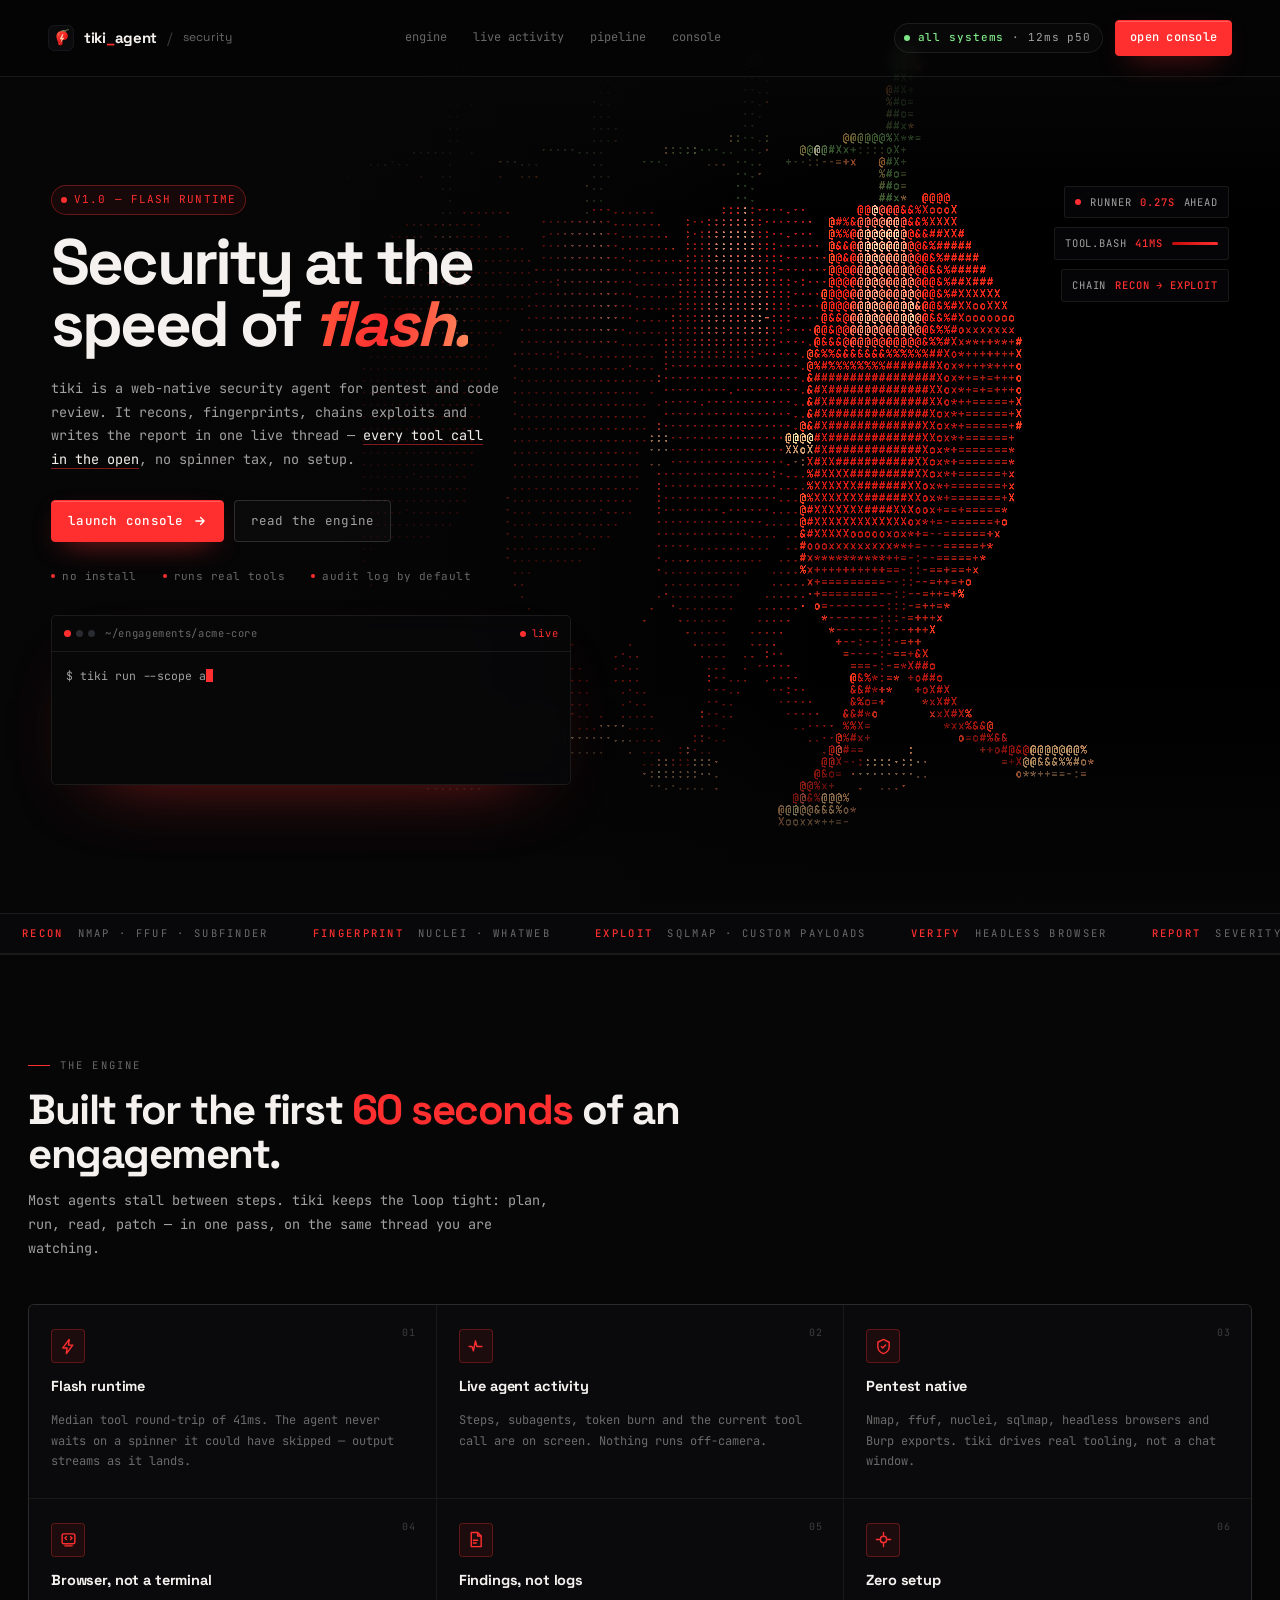
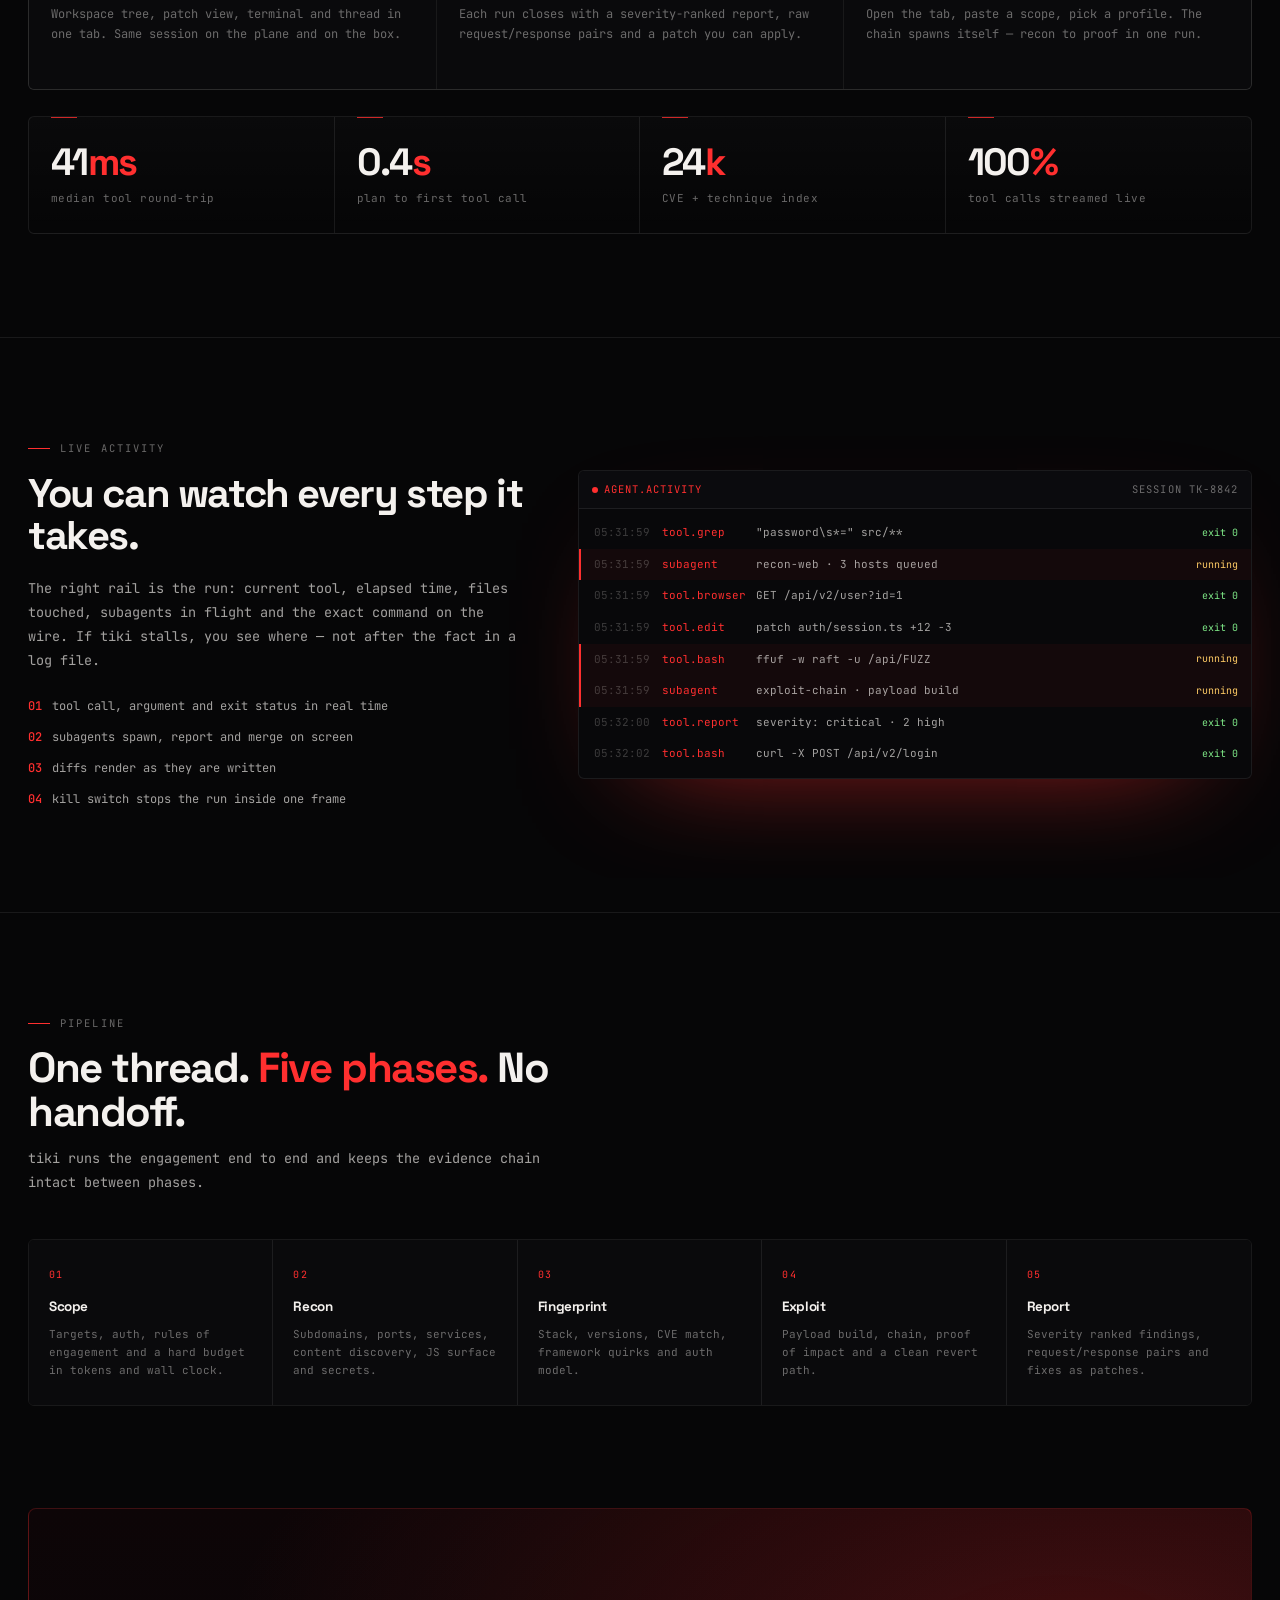
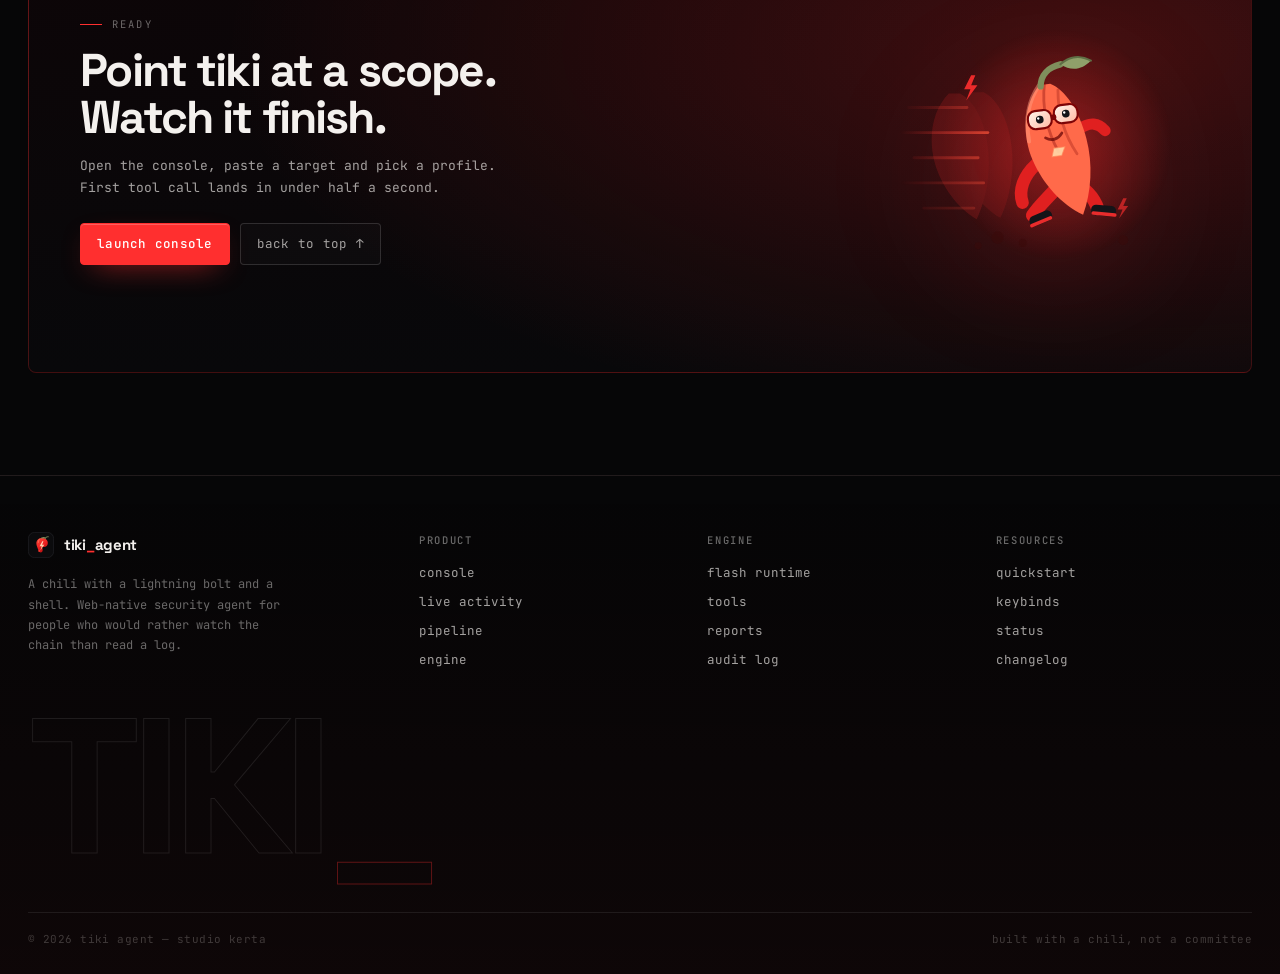
==== commit 8d450f2d: "fix: pin the chili in frame, float it as a page backdrop, lock mobile zoom, add wipe page transition" ====
--- a/templates/tiki-agent/index.html
+++ b/templates/tiki-agent/index.html
@@ -2,7 +2,7 @@
 <html lang="en">
 <head>
 <meta charset="utf-8" />
-<meta name="viewport" content="width=device-width, initial-scale=1" />
+<meta name="viewport" content="width=device-width, initial-scale=1, maximum-scale=1, user-scalable=no, viewport-fit=cover" />
 <title>tiki agent — security at the speed of flash</title>
 <meta name="description" content="tiki is a web-native security agent for pentest and code review. Recon, fingerprint, exploit and report in one live thread — with every tool call streaming in the open." />
 <meta name="theme-color" content="#060607" />
@@ -19,6 +19,8 @@
 <link rel="stylesheet" href="assets/css/landing.css" />
 </head>
 <body class="landing">
+
+<canvas class="site-bg" id="site-bg" aria-hidden="true"></canvas>
 
 <header class="nav">
   <a class="brand" href="index.html">
@@ -41,13 +43,10 @@
 
 <main>
   <section class="hero" id="top">
-    <div class="hero-stage">
-      <canvas class="hero-canvas" id="hero-ascii" aria-hidden="true"></canvas>
-      <div class="hero-fallback" aria-hidden="true">
-        <img class="fb-ghost g2" src="assets/svg/tiki-mascot.svg" alt="" />
-        <img class="fb-ghost g1" src="assets/svg/tiki-mascot.svg" alt="" />
-        <img class="fb-run" src="assets/svg/tiki-mascot.svg" alt="" />
-      </div>
+    <div class="hero-fallback" aria-hidden="true">
+      <img class="fb-ghost g2" src="assets/svg/tiki-mascot.svg" alt="" />
+      <img class="fb-ghost g1" src="assets/svg/tiki-mascot.svg" alt="" />
+      <img class="fb-run" src="assets/svg/tiki-mascot.svg" alt="" />
     </div>
     <div class="hero-scrim"></div>
 
@@ -269,6 +268,7 @@
 
 <script src="assets/js/ascii.js"></script>
 <script src="assets/js/chili.js"></script>
+<script src="assets/js/page.js"></script>
 <script src="assets/js/landing.js"></script>
 </body>
 </html>
--- a/templates/tiki-agent/assets/css/tiki.css
+++ b/templates/tiki-agent/assets/css/tiki.css
@@ -46,6 +46,10 @@
 *::after { box-sizing: border-box; }
 
 html, body { margin: 0; padding: 0; }
+
+/* zoom is locked on purpose: the layout is device-adaptive, not scaled */
+html { -webkit-text-size-adjust: 100%; text-size-adjust: 100%; }
+body { touch-action: pan-y; overscroll-behavior-y: none; overflow-x: clip; }
 
 html { background: var(--bg); }
 
@@ -257,3 +261,64 @@
   .footer-grid { grid-template-columns: 1fr; }
   .footer-bottom { flex-direction: column; align-items: flex-start; }
 }
+
+
+/* ============================================================
+   fixed ascii backdrop
+   ============================================================ */
+body { isolation: isolate; }
+.site-bg {
+  position: fixed; inset: 0;
+  width: 100%; height: 100%;
+  z-index: -1; pointer-events: none;
+}
+.no-webgl .site-bg { display: none; }
+
+/* ============================================================
+   page transition — skewed red sweep
+   ============================================================ */
+#wipe {
+  position: fixed; inset: -12% -30%;
+  z-index: 9999; pointer-events: none;
+  transform: translate3d(-125%, 0, 0) skewX(-9deg);
+  background: linear-gradient(94deg,
+    rgba(255, 47, 47, 0) 0%,
+    rgba(255, 47, 47, 0.88) 16%,
+    #ff2f2f 44%,
+    #ff6a4d 62%,
+    #f3ecea 100%);
+  transition: transform 0.42s cubic-bezier(0.66, 0, 0.24, 1);
+  will-change: transform;
+}
+#wipe::after {
+  content: ""; position: absolute; inset: 0;
+  background: repeating-linear-gradient(90deg, rgba(0, 0, 0, 0.1) 0 2px, transparent 2px 5px);
+  opacity: 0.45; mix-blend-mode: multiply;
+}
+#wipe.in { transform: translate3d(0, 0, 0) skewX(-9deg); }
+#wipe.out { transform: translate3d(125%, 0, 0) skewX(-9deg); }
+#wipe.hold { transition: none; }
+
+/* ============================================================
+   entrance choreography
+   ============================================================ */
+@keyframes rise { from { opacity: 0; transform: translateY(14px); } to { opacity: 1; transform: none; } }
+@keyframes dash { from { opacity: 0; transform: translateX(-18px) skewX(-6deg); } to { opacity: 1; transform: none; } }
+@keyframes wipeIn { from { opacity: 0; } to { opacity: 1; } }
+
+.enter .hero-copy > * { animation: rise 0.58s cubic-bezier(0.2, 0.7, 0.2, 1) both; }
+.enter .hero-copy > *:nth-child(1) { animation-delay: 0.02s; }
+.enter .hero-copy > *:nth-child(2) { animation-delay: 0.07s; }
+.enter .hero-copy > *:nth-child(3) { animation-delay: 0.13s; }
+.enter .hero-copy > *:nth-child(4) { animation-delay: 0.19s; }
+.enter .hero-copy .tag { animation: dash 0.55s cubic-bezier(0.2, 0.7, 0.2, 1) both; }
+.enter .term-card { animation: rise 0.68s 0.14s cubic-bezier(0.2, 0.7, 0.2, 1) both; }
+.enter .hero-hud { animation: wipeIn 0.9s 0.2s both; }
+
+@media (prefers-reduced-motion: reduce) {
+  #wipe { transition: none; }
+  .enter .hero-copy > *,
+  .enter .hero-copy .tag,
+  .enter .term-card,
+  .enter .hero-hud { animation: none; }
+}
--- a/templates/tiki-agent/assets/css/landing.css
+++ b/templates/tiki-agent/assets/css/landing.css
@@ -24,14 +24,11 @@
   min-height: min(calc(100svh - 64px), 940px);
   isolation: isolate;
 }
-.hero-stage { position: absolute; inset: 0; z-index: 0; }
-.hero-canvas { position: absolute; inset: 0; width: 100%; height: 100%; }
+/* the ascii runner is a fixed backdrop (.site-bg) — the hero only carries the scrim */
 
 /* ---------- non-webgl fallback ---------- */
-.hero-fallback { display: none; position: absolute; right: 2%; top: 50%; transform: translateY(-50%); width: min(44vw, 540px); aspect-ratio: 440 / 360; pointer-events: none; }
-.hero.no-webgl .hero-fallback { display: block; }
-.hero.no-webgl .hero-canvas { display: none; }
-.hero.no-webgl .hero-stage { background: radial-gradient(52% 52% at 62% 54%, rgba(255, 47, 47, 0.14), transparent 72%); }
+.hero-fallback { display: none; position: absolute; right: 2%; top: 50%; transform: translateY(-50%); width: min(44vw, 540px); aspect-ratio: 440 / 360; pointer-events: none; z-index: 0; }
+.no-webgl .hero-fallback { display: block; }
 .hero-fallback img { position: absolute; inset: 0; width: 100%; height: 100%; object-fit: contain; }
 .fb-ghost { opacity: 0.16; filter: blur(1px); }
 .fb-ghost.g1 { transform: translateX(-10%); }
@@ -309,21 +306,12 @@
     padding-bottom: 44px;
   }
   .hero-body { order: 1; }
-  .hero-stage {
-    position: relative;
-    order: 2;
-    inset: auto;
-    width: 100%;
-    aspect-ratio: 5 / 4;
-    margin-top: 22px;
-    border: 1px solid var(--line);
-    border-radius: 8px;
-    background: #060607;
-    overflow: hidden;
+  .hero-scrim {
+    background:
+      linear-gradient(180deg, rgba(6, 6, 7, 0.94) 0%, rgba(6, 6, 7, 0.72) 38%, rgba(6, 6, 7, 0.9) 100%),
+      radial-gradient(70% 55% at 50% 46%, rgba(255, 47, 47, 0.16), transparent 72%);
   }
-  .hero-scrim { display: none; }
-  .hero-fallback { left: 5%; right: 5%; top: 4%; bottom: 4%; width: auto; transform: none; }
-  .hero.no-webgl .hero-stage { background: radial-gradient(60% 60% at 50% 50%, rgba(255, 47, 47, 0.16), transparent 74%); }
+  .hero-fallback { left: 8%; right: 8%; top: auto; bottom: 6%; width: auto; height: 46%; transform: none; opacity: 0.4; }
   .hero-copy { max-width: 100%; }
   .hero h1 { font-size: clamp(36px, 9vw, 58px); }
   .term-card { margin-top: 22px; }
